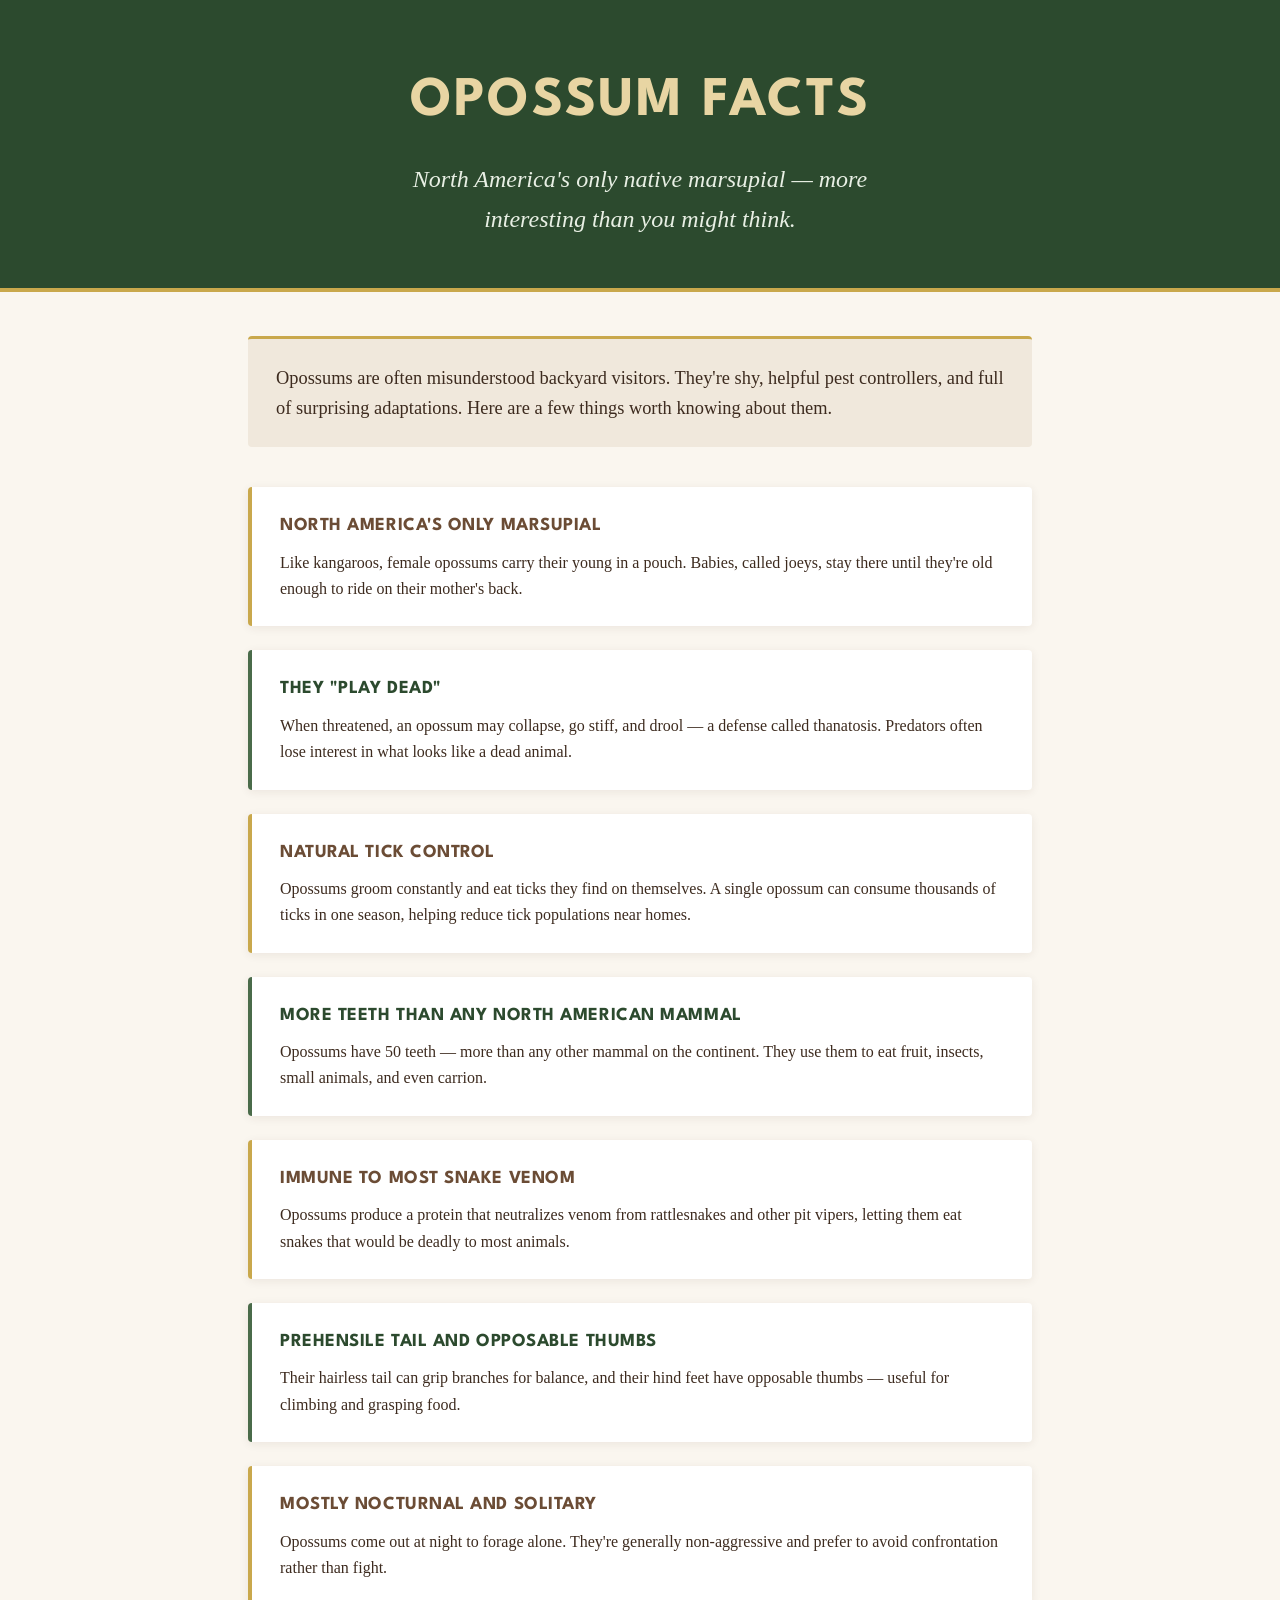
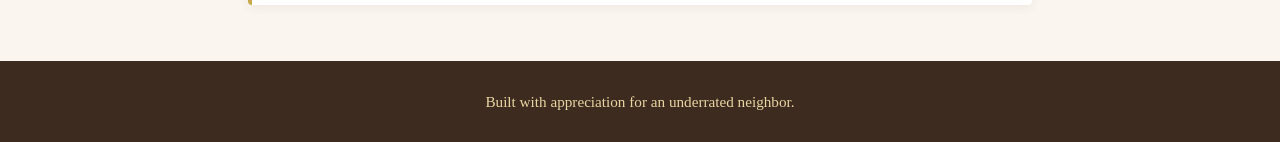
==== index.html @ 12f857d7 "Opossum website first draft" ====
<!DOCTYPE html>
<html lang="en">
<head>
  <meta charset="UTF-8">
  <meta name="viewport" content="width=device-width, initial-scale=1.0">
  <title>Opossum Facts</title>
  <link rel="preconnect" href="https://fonts.googleapis.com">
  <link rel="preconnect" href="https://fonts.gstatic.com" crossorigin>
  <link href="https://fonts.googleapis.com/css2?family=League+Spartan:wght@700&display=swap" rel="stylesheet">
  <style>
    *, *::before, *::after {
      box-sizing: border-box;
      margin: 0;
      padding: 0;
    }

    :root {
      --green-dark: #2c4a2e;
      --green-mid: #4a6b4a;
      --green-light: #e8efe4;
      --brown-dark: #3d2b1f;
      --brown-mid: #6b4c35;
      --brown-light: #f0e8dc;
      --gold: #c9a84c;
      --gold-light: #e8d5a3;
      --cream: #faf6ef;
    }

    body {
      font-family: Baskerville, "Baskerville Old Face", "Hoefler Text", Garamond, "Times New Roman", serif;
      font-weight: 400;
      background: var(--cream);
      color: var(--brown-dark);
      line-height: 1.65;
      min-height: 100vh;
    }

    h1, h2, .facts strong {
      font-family: "League Spartan", sans-serif;
      font-weight: 700;
    }

    header {
      background: var(--green-dark);
      color: var(--cream);
      text-align: center;
      padding: 3.5rem 1.5rem 3rem;
      border-bottom: 4px solid var(--gold);
    }

    header h1 {
      font-size: clamp(2.25rem, 6vw, 3.5rem);
      letter-spacing: 0.04em;
      text-transform: uppercase;
      color: var(--gold-light);
      margin-bottom: 0.75rem;
    }

    header p {
      font-size: 1.5rem;
      font-style: italic;
      max-width: 34rem;
      margin: 0 auto;
      color: var(--green-light);
    }

    main {
      max-width: 52rem;
      margin: 0 auto;
      padding: 2.75rem 1.5rem 3.5rem;
    }

    .intro {
      font-size: 1.15rem;
      margin-bottom: 2.5rem;
      padding: 1.5rem 1.75rem;
      background: var(--brown-light);
      border-radius: 4px;
      border-top: 3px solid var(--gold);
    }

    .facts {
      list-style: none;
      display: grid;
      gap: 1.5rem;
    }

    .facts li {
      background: #fff;
      border-radius: 4px;
      padding: 1.5rem 1.75rem;
      box-shadow: 0 2px 10px rgba(61, 43, 31, 0.08);
      border-left: 4px solid var(--green-mid);
    }

    .facts li:nth-child(odd) {
      border-left-color: var(--gold);
    }

    .facts li strong {
      display: block;
      font-size: 1.15rem;
      letter-spacing: 0.03em;
      text-transform: uppercase;
      color: var(--green-dark);
      margin-bottom: 0.5rem;
    }

    .facts li:nth-child(odd) strong {
      color: var(--brown-mid);
    }

    footer {
      text-align: center;
      padding: 1.75rem 1.5rem;
      font-size: 0.95rem;
      color: var(--gold-light);
      background: var(--brown-dark);
    }
  </style>
</head>
<body>
  <header>
    <h1>Opossum Facts</h1>
    <p>North America's only native marsupial — more interesting than you might think.</p>
  </header>

  <main>
    <p class="intro">
      Opossums are often misunderstood backyard visitors. They're shy, helpful
      pest controllers, and full of surprising adaptations. Here are a few
      things worth knowing about them.
    </p>

    <ul class="facts">
      <li>
        <strong>North America's only marsupial</strong>
        Like kangaroos, female opossums carry their young in a pouch. Babies,
        called joeys, stay there until they're old enough to ride on their
        mother's back.
      </li>
      <li>
        <strong>They "play dead"</strong>
        When threatened, an opossum may collapse, go stiff, and drool — a
        defense called thanatosis. Predators often lose interest in what looks
        like a dead animal.
      </li>
      <li>
        <strong>Natural tick control</strong>
        Opossums groom constantly and eat ticks they find on themselves. A
        single opossum can consume thousands of ticks in one season, helping
        reduce tick populations near homes.
      </li>
      <li>
        <strong>More teeth than any North American mammal</strong>
        Opossums have 50 teeth — more than any other mammal on the continent.
        They use them to eat fruit, insects, small animals, and even carrion.
      </li>
      <li>
        <strong>Immune to most snake venom</strong>
        Opossums produce a protein that neutralizes venom from rattlesnakes
        and other pit vipers, letting them eat snakes that would be deadly
        to most animals.
      </li>
      <li>
        <strong>Prehensile tail and opposable thumbs</strong>
        Their hairless tail can grip branches for balance, and their hind feet
        have opposable thumbs — useful for climbing and grasping food.
      </li>
      <li>
        <strong>Mostly nocturnal and solitary</strong>
        Opossums come out at night to forage alone. They're generally
        non-aggressive and prefer to avoid confrontation rather than fight.
      </li>
    </ul>
  </main>

  <footer>
    <p>Built with appreciation for an underrated neighbor.</p>
  </footer>
</body>
</html>
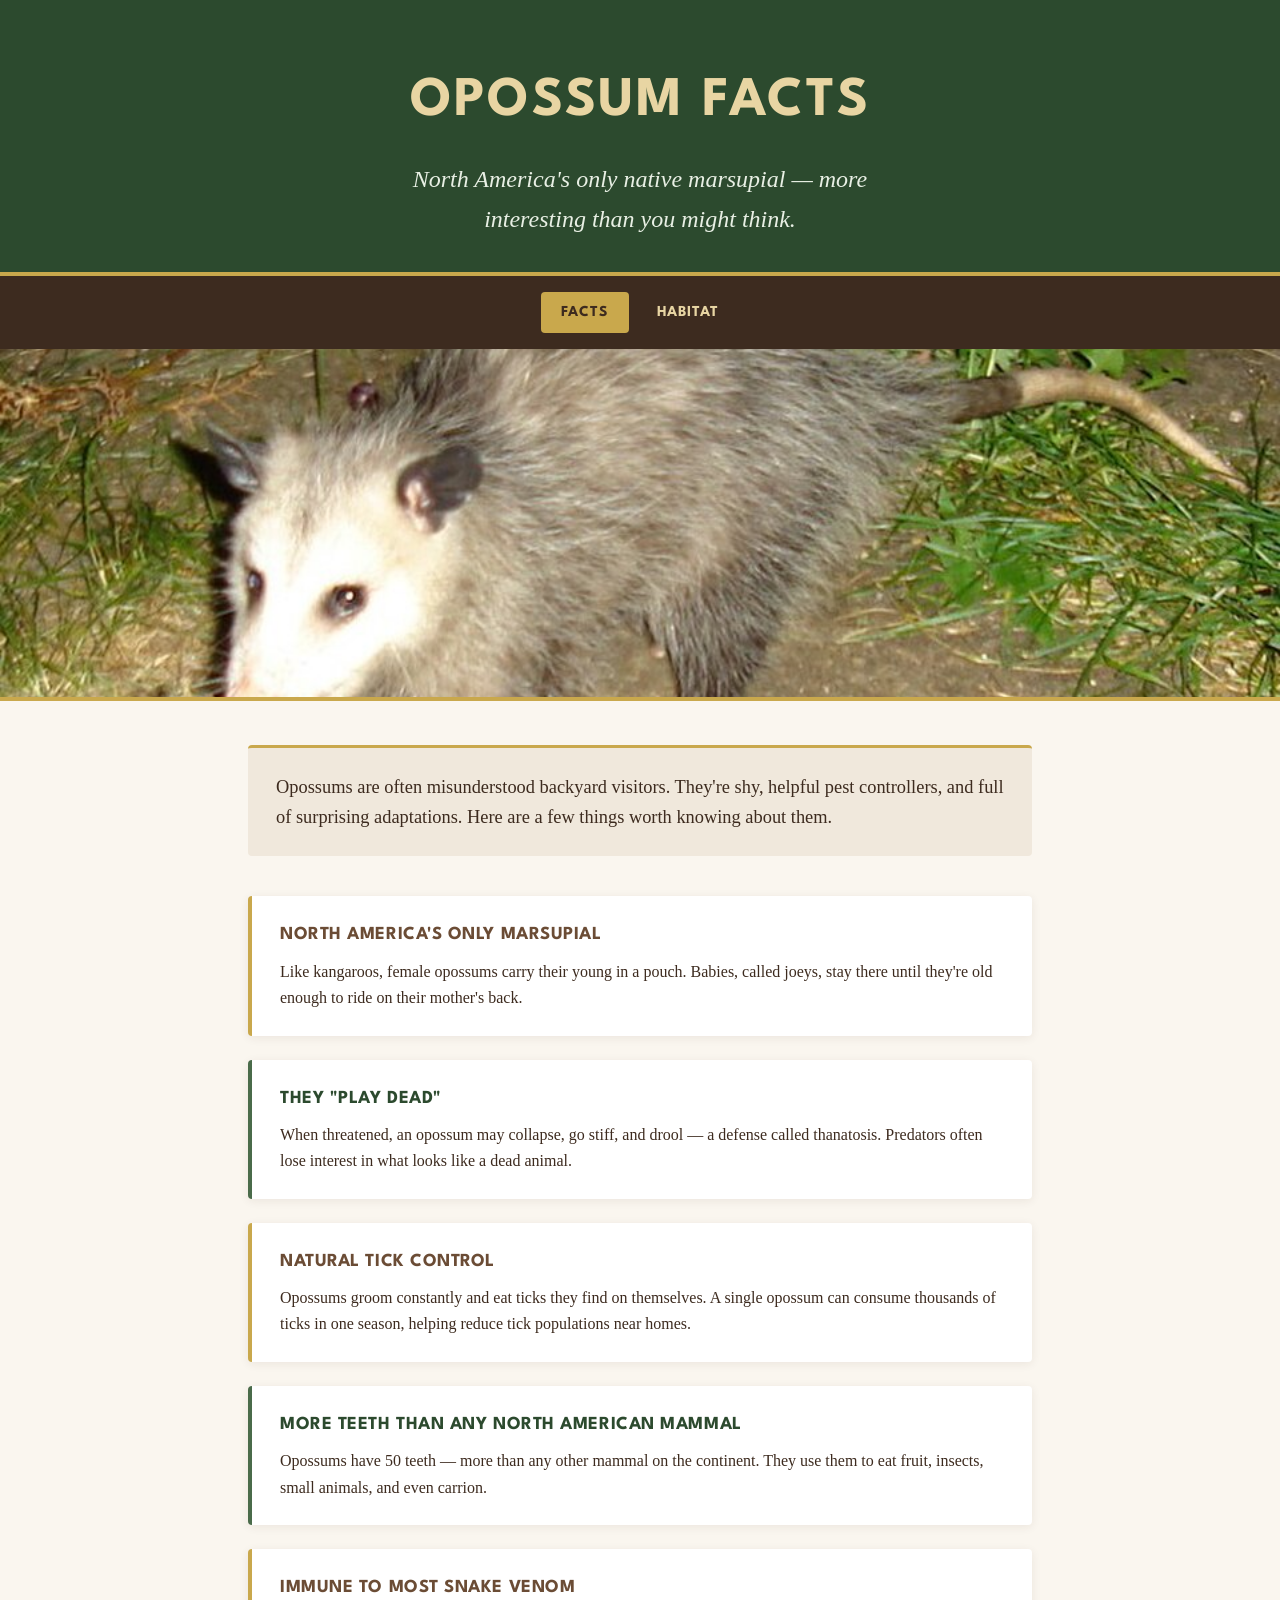
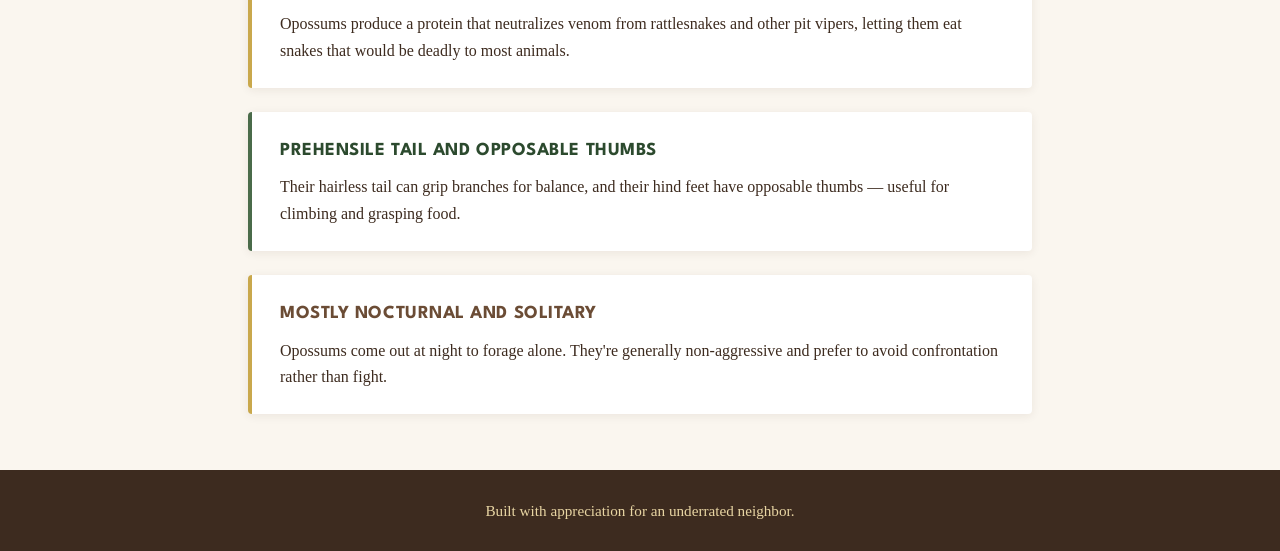
==== commit 2e5593d1: "Opossum website third draft" ====
--- a/index.html
+++ b/index.html
@@ -3,127 +3,26 @@
 <head>
   <meta charset="UTF-8">
   <meta name="viewport" content="width=device-width, initial-scale=1.0">
-  <title>Opossum Facts</title>
+  <title>Opossum Facts!</title>
   <link rel="preconnect" href="https://fonts.googleapis.com">
   <link rel="preconnect" href="https://fonts.gstatic.com" crossorigin>
   <link href="https://fonts.googleapis.com/css2?family=League+Spartan:wght@700&display=swap" rel="stylesheet">
-  <style>
-    *, *::before, *::after {
-      box-sizing: border-box;
-      margin: 0;
-      padding: 0;
-    }
-
-    :root {
-      --green-dark: #2c4a2e;
-      --green-mid: #4a6b4a;
-      --green-light: #e8efe4;
-      --brown-dark: #3d2b1f;
-      --brown-mid: #6b4c35;
-      --brown-light: #f0e8dc;
-      --gold: #c9a84c;
-      --gold-light: #e8d5a3;
-      --cream: #faf6ef;
-    }
-
-    body {
-      font-family: Baskerville, "Baskerville Old Face", "Hoefler Text", Garamond, "Times New Roman", serif;
-      font-weight: 400;
-      background: var(--cream);
-      color: var(--brown-dark);
-      line-height: 1.65;
-      min-height: 100vh;
-    }
-
-    h1, h2, .facts strong {
-      font-family: "League Spartan", sans-serif;
-      font-weight: 700;
-    }
-
-    header {
-      background: var(--green-dark);
-      color: var(--cream);
-      text-align: center;
-      padding: 3.5rem 1.5rem 3rem;
-      border-bottom: 4px solid var(--gold);
-    }
-
-    header h1 {
-      font-size: clamp(2.25rem, 6vw, 3.5rem);
-      letter-spacing: 0.04em;
-      text-transform: uppercase;
-      color: var(--gold-light);
-      margin-bottom: 0.75rem;
-    }
-
-    header p {
-      font-size: 1.5rem;
-      font-style: italic;
-      max-width: 34rem;
-      margin: 0 auto;
-      color: var(--green-light);
-    }
-
-    main {
-      max-width: 52rem;
-      margin: 0 auto;
-      padding: 2.75rem 1.5rem 3.5rem;
-    }
-
-    .intro {
-      font-size: 1.15rem;
-      margin-bottom: 2.5rem;
-      padding: 1.5rem 1.75rem;
-      background: var(--brown-light);
-      border-radius: 4px;
-      border-top: 3px solid var(--gold);
-    }
-
-    .facts {
-      list-style: none;
-      display: grid;
-      gap: 1.5rem;
-    }
-
-    .facts li {
-      background: #fff;
-      border-radius: 4px;
-      padding: 1.5rem 1.75rem;
-      box-shadow: 0 2px 10px rgba(61, 43, 31, 0.08);
-      border-left: 4px solid var(--green-mid);
-    }
-
-    .facts li:nth-child(odd) {
-      border-left-color: var(--gold);
-    }
-
-    .facts li strong {
-      display: block;
-      font-size: 1.15rem;
-      letter-spacing: 0.03em;
-      text-transform: uppercase;
-      color: var(--green-dark);
-      margin-bottom: 0.5rem;
-    }
-
-    .facts li:nth-child(odd) strong {
-      color: var(--brown-mid);
-    }
-
-    footer {
-      text-align: center;
-      padding: 1.75rem 1.5rem;
-      font-size: 0.95rem;
-      color: var(--gold-light);
-      background: var(--brown-dark);
-    }
-  </style>
+  <link rel="stylesheet" href="styles.css">
 </head>
 <body>
   <header>
     <h1>Opossum Facts</h1>
     <p>North America's only native marsupial — more interesting than you might think.</p>
   </header>
+
+  <nav class="site-nav">
+    <a href="index.html" class="active">Facts</a>
+    <a href="habitat.html">Habitat</a>
+  </nav>
+
+  <div class="hero-image">
+    <img src="images/hero-opossum.jpg" alt="Virginia opossum with purple grapes">
+  </div>
 
   <main>
     <p class="intro">
--- a/styles.css
+++ b/styles.css
@@ -0,0 +1,154 @@
+*, *::before, *::after {
+  box-sizing: border-box;
+  margin: 0;
+  padding: 0;
+}
+
+:root {
+  --green-dark: #2c4a2e;
+  --green-mid: #4a6b4a;
+  --green-light: #e8efe4;
+  --brown-dark: #3d2b1f;
+  --brown-mid: #6b4c35;
+  --brown-light: #f0e8dc;
+  --gold: #c9a84c;
+  --gold-light: #e8d5a3;
+  --cream: #faf6ef;
+}
+
+body {
+  font-family: Baskerville, "Baskerville Old Face", "Hoefler Text", Garamond, "Times New Roman", serif;
+  font-weight: 400;
+  background: var(--cream);
+  color: var(--brown-dark);
+  line-height: 1.65;
+  min-height: 100vh;
+}
+
+h1, .facts strong {
+  font-family: "League Spartan", sans-serif;
+  font-weight: 700;
+}
+
+header {
+  background: var(--green-dark);
+  color: var(--cream);
+  text-align: center;
+  padding: 3.5rem 1.5rem 2rem;
+  border-bottom: 4px solid var(--gold);
+}
+
+header h1 {
+  font-size: clamp(2.25rem, 6vw, 3.5rem);
+  letter-spacing: 0.04em;
+  text-transform: uppercase;
+  color: var(--gold-light);
+  margin-bottom: 0.75rem;
+}
+
+header p {
+  font-size: 1.5rem;
+  font-style: italic;
+  max-width: 34rem;
+  margin: 0 auto;
+  color: var(--green-light);
+}
+
+.site-nav {
+  display: flex;
+  justify-content: center;
+  gap: 0.5rem;
+  padding: 1rem 1.5rem;
+  background: var(--brown-dark);
+}
+
+.site-nav a {
+  font-family: "League Spartan", sans-serif;
+  font-weight: 700;
+  font-size: 0.95rem;
+  letter-spacing: 0.06em;
+  text-transform: uppercase;
+  text-decoration: none;
+  color: var(--gold-light);
+  padding: 0.5rem 1.25rem;
+  border-radius: 4px;
+  transition: background 0.2s, color 0.2s;
+}
+
+.site-nav a:hover {
+  background: rgba(255, 255, 255, 0.1);
+}
+
+.site-nav a.active {
+  background: var(--gold);
+  color: var(--brown-dark);
+}
+
+.hero-image {
+  width: 100%;
+  max-height: 22rem;
+  overflow: hidden;
+  border-bottom: 4px solid var(--gold);
+}
+
+.hero-image img {
+  width: 100%;
+  height: 22rem;
+  object-fit: cover;
+  object-position: center 40%;
+  display: block;
+}
+
+main {
+  max-width: 52rem;
+  margin: 0 auto;
+  padding: 2.75rem 1.5rem 3.5rem;
+}
+
+.intro {
+  font-size: 1.15rem;
+  margin-bottom: 2.5rem;
+  padding: 1.5rem 1.75rem;
+  background: var(--brown-light);
+  border-radius: 4px;
+  border-top: 3px solid var(--gold);
+}
+
+.facts {
+  list-style: none;
+  display: grid;
+  gap: 1.5rem;
+}
+
+.facts li {
+  background: #fff;
+  border-radius: 4px;
+  padding: 1.5rem 1.75rem;
+  box-shadow: 0 2px 10px rgba(61, 43, 31, 0.08);
+  border-left: 4px solid var(--green-mid);
+}
+
+.facts li:nth-child(odd) {
+  border-left-color: var(--gold);
+}
+
+.facts li strong {
+  display: block;
+  font-size: 1.15rem;
+  letter-spacing: 0.03em;
+  text-transform: uppercase;
+  color: var(--green-dark);
+  margin-bottom: 0.5rem;
+}
+
+.facts li:nth-child(odd) strong {
+  color: var(--brown-mid);
+}
+
+footer {
+  text-align: center;
+  padding: 1.75rem 1.5rem;
+  font-size: 0.95rem;
+  color: var(--gold-light);
+  background: var(--brown-dark);
+}
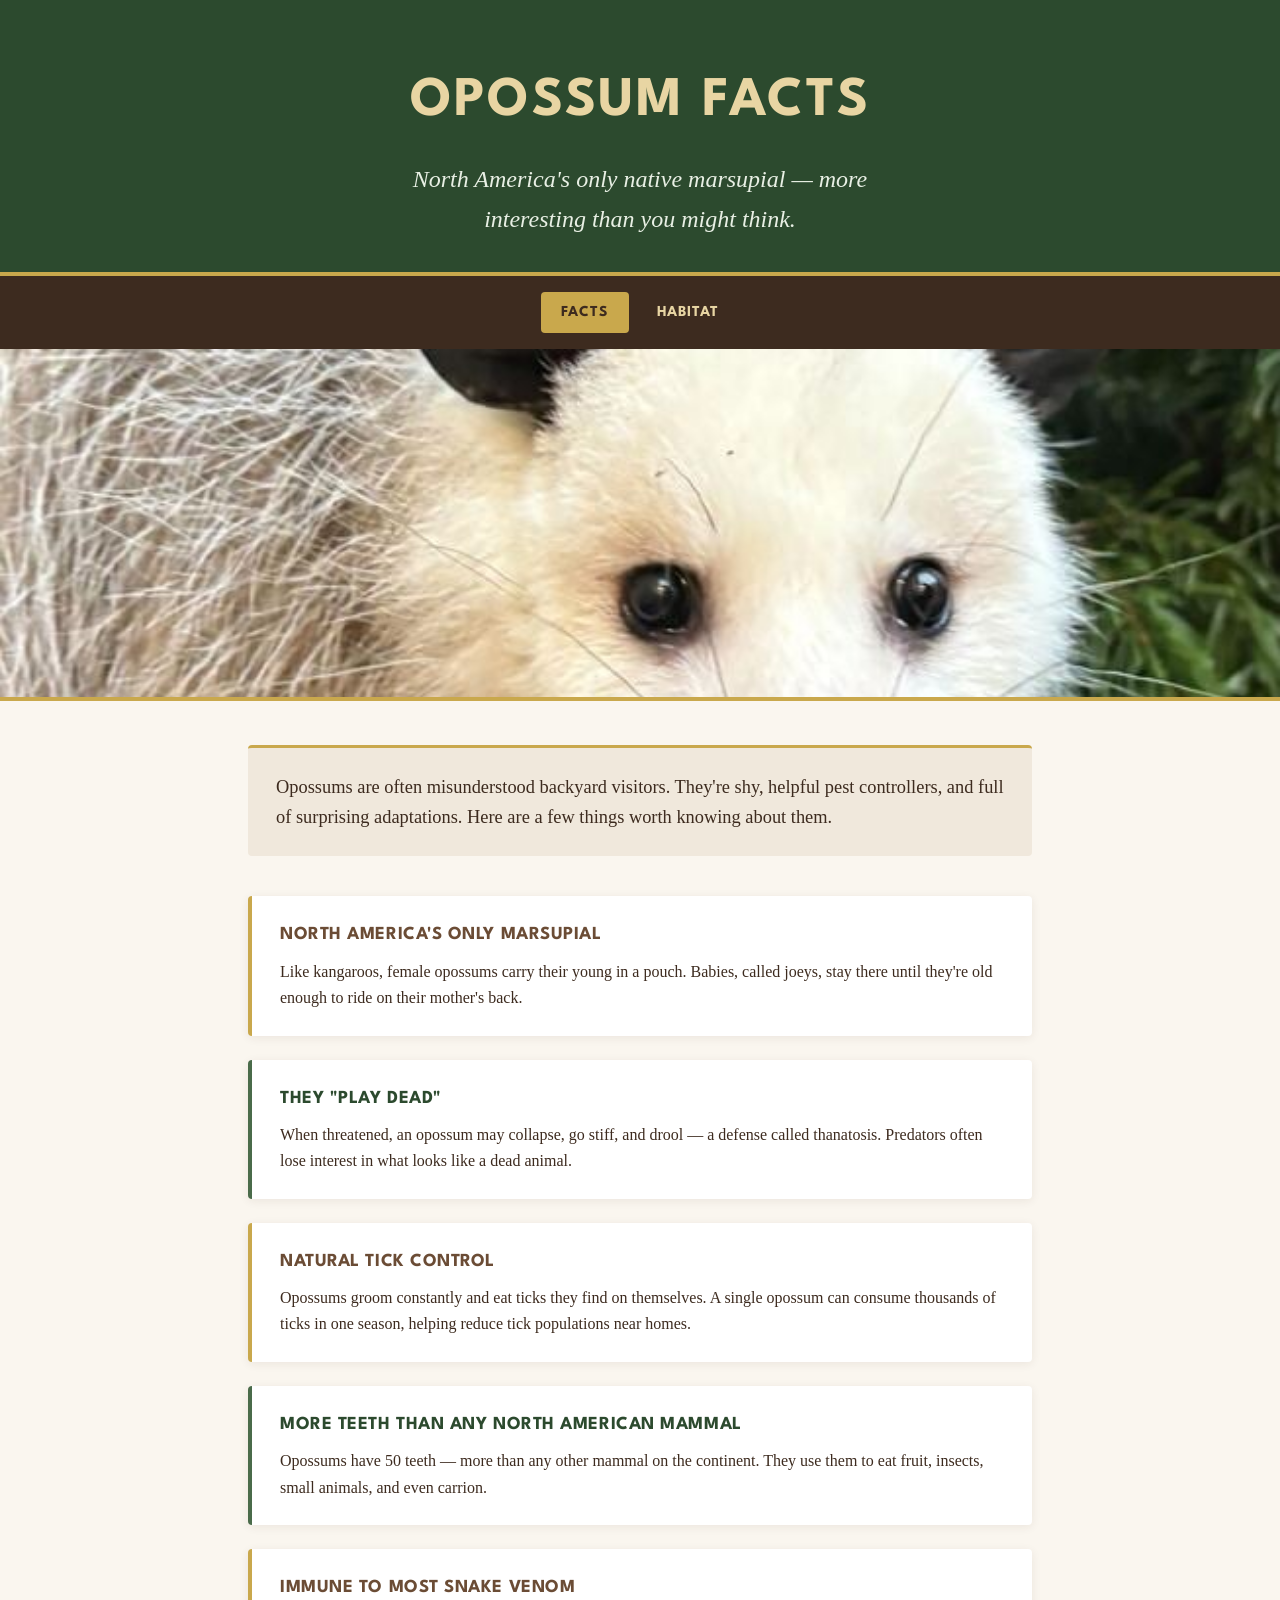
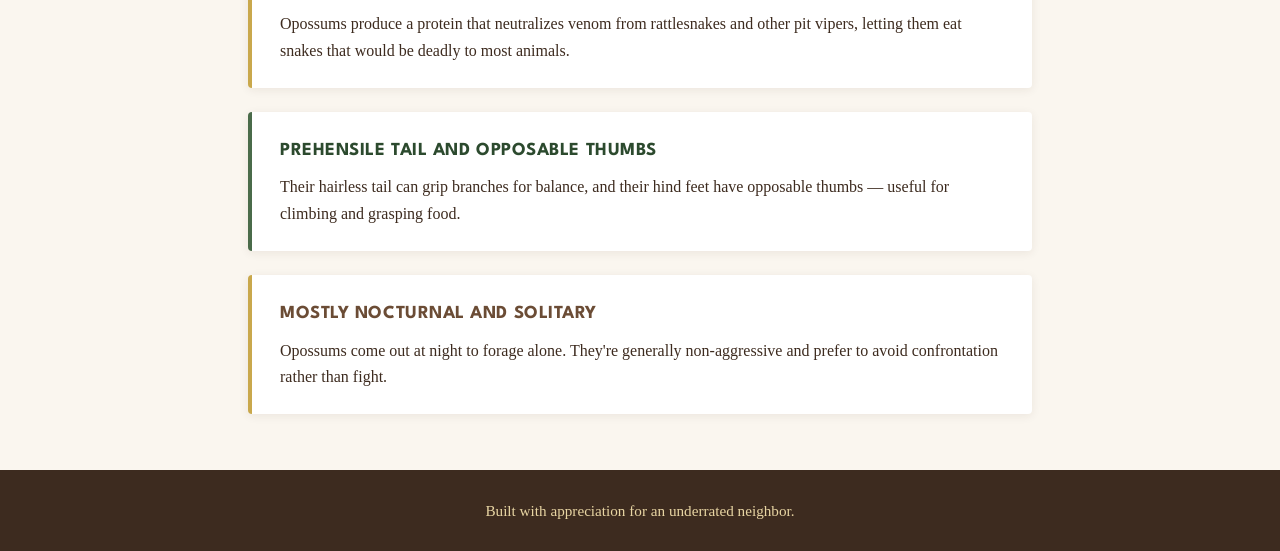
==== commit e3184595: "changed hero image" ====
--- a/index.html
+++ b/index.html
@@ -21,7 +21,7 @@
   </nav>
 
   <div class="hero-image">
-    <img src="images/hero-opossum.jpg" alt="Virginia opossum with purple grapes">
+    <img src="images/image01.jpg" alt="Virginia opossum with purple grapes">
   </div>
 
   <main>
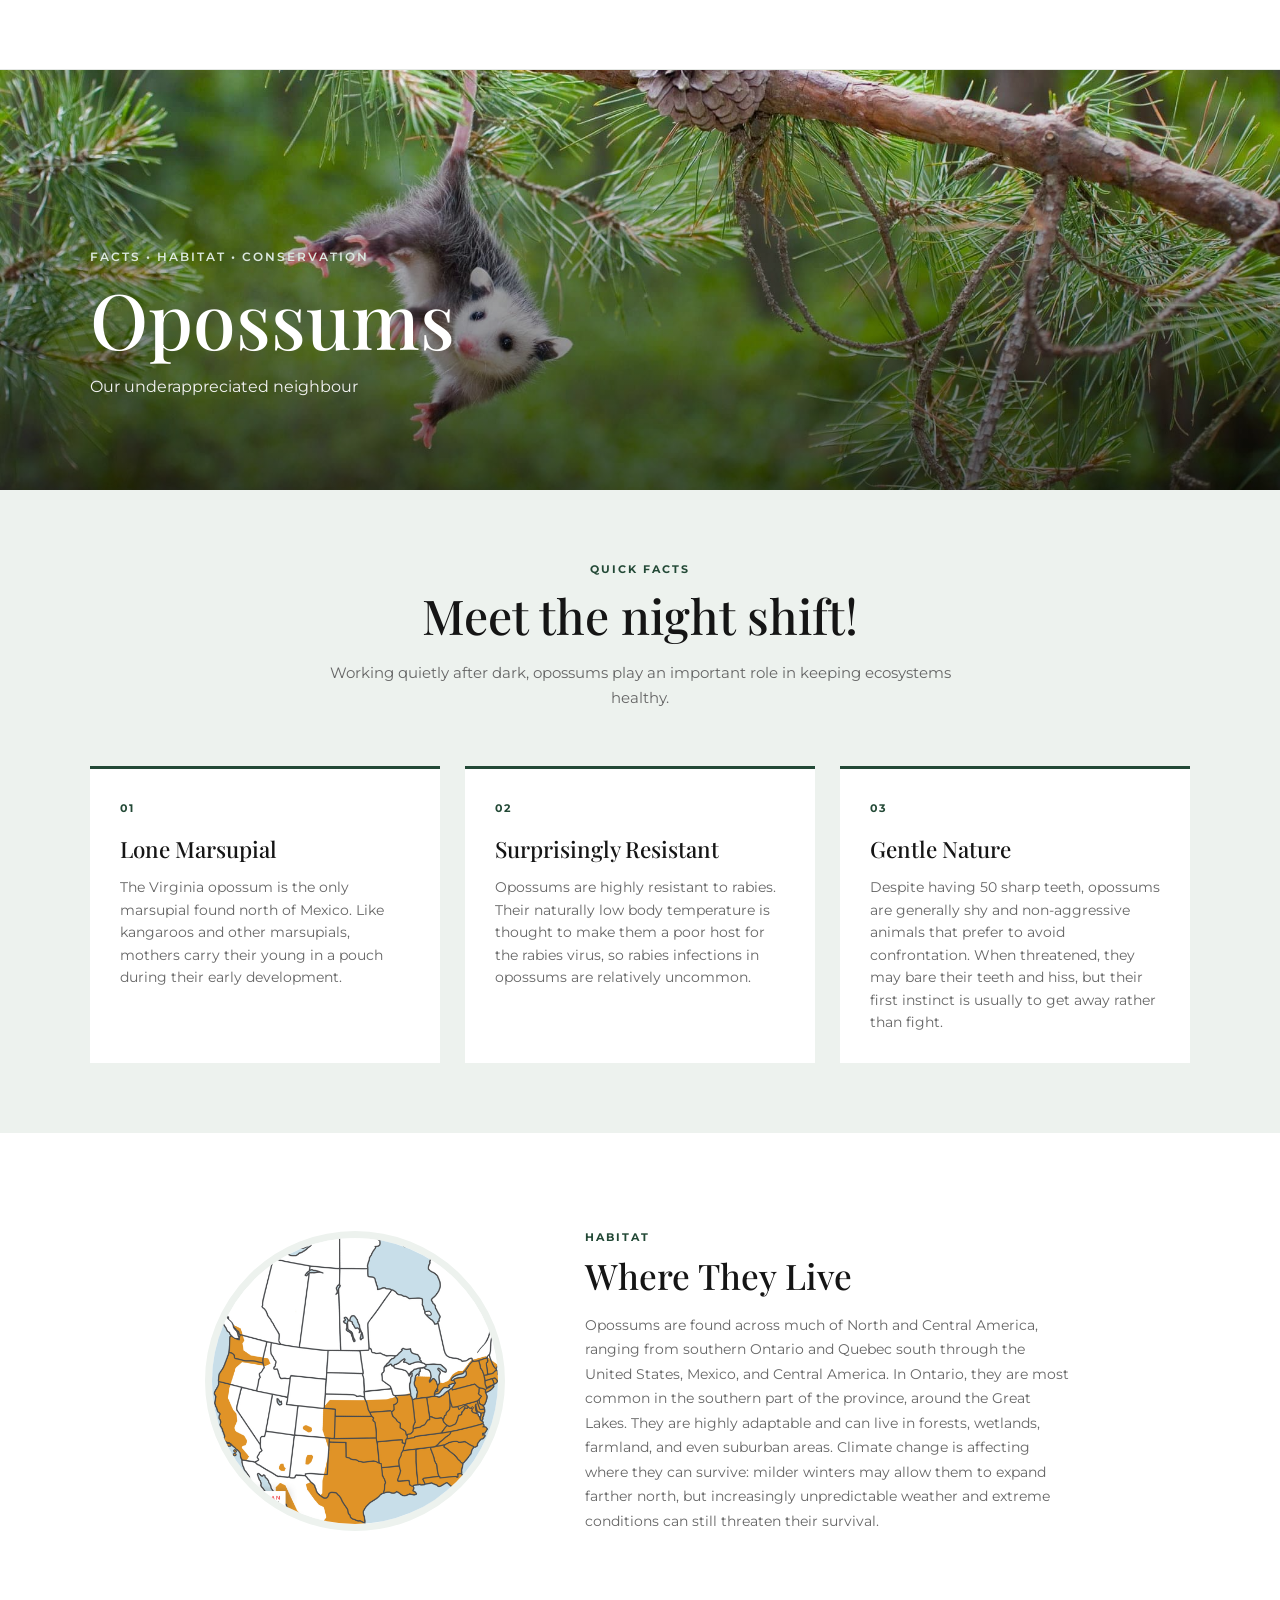
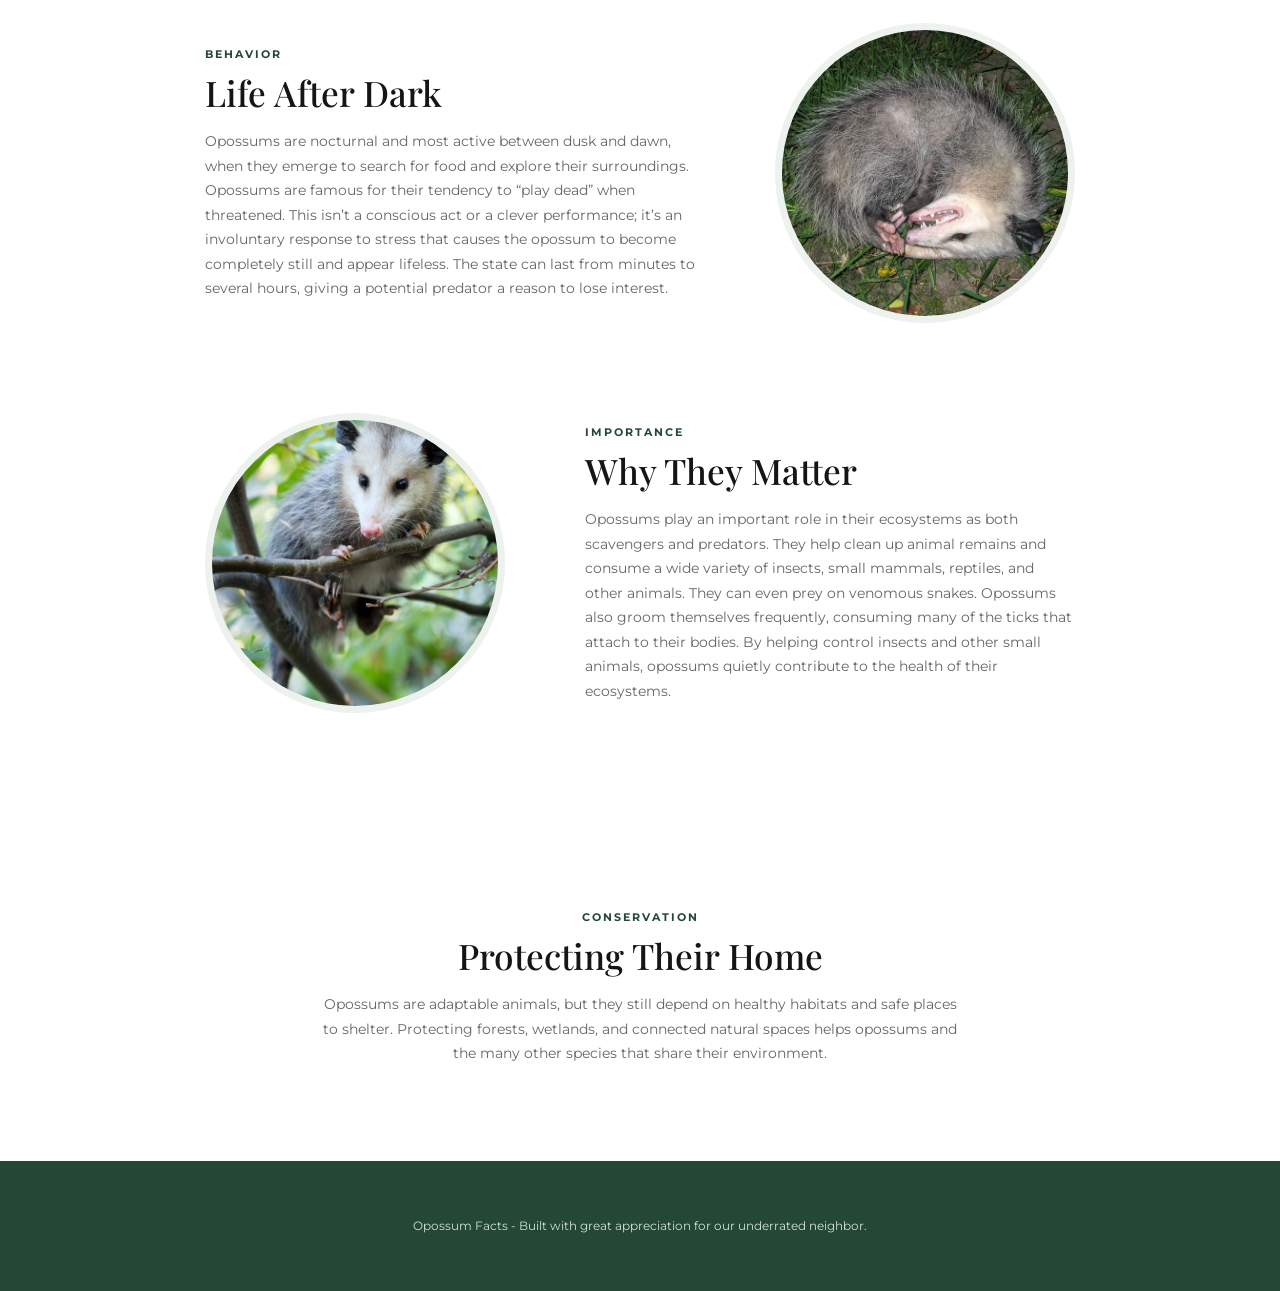
==== commit b620e3e3: "total design change" ====
--- a/index.html
+++ b/index.html
@@ -3,79 +3,827 @@
 <head>
   <meta charset="UTF-8">
   <meta name="viewport" content="width=device-width, initial-scale=1.0">
-  <title>Opossum Facts!</title>
+
+  <title>Opossums</title>
+
+  <!-- Google Fonts -->
   <link rel="preconnect" href="https://fonts.googleapis.com">
   <link rel="preconnect" href="https://fonts.gstatic.com" crossorigin>
-  <link href="https://fonts.googleapis.com/css2?family=League+Spartan:wght@700&display=swap" rel="stylesheet">
-  <link rel="stylesheet" href="styles.css">
+
+  <link
+    href="https://fonts.googleapis.com/css2?family=Montserrat:wght@400;500;600;700&family=Playfair+Display:wght@500;600&display=swap"
+    rel="stylesheet"
+  >
+
+  <style>
+
+    /* ================================
+       COLORS
+    ================================= */
+
+    :root {
+      --white: #ffffff;
+      --black: #151515;
+      --forest: #234936;
+      --light-green: #edf2ee;
+      --gray: #666666;
+      --border: #e4e7e4;
+    }
+
+
+    /* ================================
+       RESET
+    ================================= */
+
+    * {
+      margin: 0;
+      padding: 0;
+      box-sizing: border-box;
+    }
+
+    html {
+      scroll-behavior: smooth;
+    }
+
+    body {
+      background: var(--white);
+      color: var(--black);
+
+      font-family: "Montserrat", sans-serif;
+
+      line-height: 1.7;
+    }
+
+    img {
+      display: block;
+      width: 100%;
+    }
+
+
+    /* ================================
+       NAVIGATION
+    ================================= */
+
+    nav {
+      height: 70px;
+
+      display: flex;
+      align-items: center;
+      justify-content: space-between;
+
+      padding: 0 7%;
+
+      background: white;
+
+      border-bottom: 1px solid var(--border);
+    }
+
+    .logo {
+      font-family: "Playfair Display", serif;
+
+      font-size: 1.35rem;
+
+      color: var(--forest);
+    }
+
+    .nav-links {
+      display: flex;
+      gap: 28px;
+
+      list-style: none;
+    }
+
+    .nav-links a {
+      color: var(--black);
+
+      font-size: 0.75rem;
+      font-weight: 600;
+
+      letter-spacing: 1px;
+      text-transform: uppercase;
+
+      transition: color 0.25s ease;
+    }
+
+    .nav-links a:hover {
+      color: var(--forest);
+    }
+
+
+    /* ================================
+       HERO
+    ================================= */
+
+    .hero {
+      height: 420px;
+
+      position: relative;
+
+      display: flex;
+      align-items: flex-end;
+
+      padding: 7%;
+      
+      background:
+        linear-gradient(
+          to top,
+          rgba(0,0,0,0.60),
+          rgba(0,0,0,0.05)
+        ),
+        url("images/hero-opossum.jpg");
+
+      background-size: cover;
+      background-position: center;
+    }
+
+    .hero-content {
+      color: white;
+
+      max-width: 650px;
+    }
+
+    .hero-label {
+      font-size: 0.75rem;
+
+      font-weight: 600;
+
+      letter-spacing: 2px;
+
+      text-transform: uppercase;
+
+      margin-bottom: 10px;
+
+      color: #dce8df;
+    }
+
+    .hero h1 {
+      font-family: "Playfair Display", serif;
+
+      font-size: clamp(3.2rem, 6vw, 5.5rem);
+
+      font-weight: 500;
+
+      line-height: 1.05;
+
+      margin-bottom: 15px;
+    }
+
+    .hero p {
+      font-size: 1rem;
+
+      max-width: 500px;
+
+      color: #f2f2f2;
+    }
+
+
+    /* ================================
+       GENERAL SECTION
+    ================================= */
+
+    section {
+      padding: 85px 7%;
+    }
+
+    .section-intro {
+      max-width: 650px;
+
+      margin: 0 auto 55px;
+
+      text-align: center;
+    }
+
+    .section-label {
+      color: var(--forest);
+
+      font-size: 0.7rem;
+
+      font-weight: 700;
+
+      letter-spacing: 2px;
+
+      text-transform: uppercase;
+
+      margin-bottom: 8px;
+    }
+
+    .section-title {
+      font-family: "Playfair Display", serif;
+
+      font-size: clamp(2rem, 4vw, 3rem);
+
+      font-weight: 500;
+
+      line-height: 1.2;
+
+      margin-bottom: 15px;
+    }
+
+    .section-intro p {
+      color: var(--gray);
+
+      font-size: 0.95rem;
+    }
+
+
+    /* ================================
+       FUN FACTS
+    ================================= */
+
+    .facts {
+      background: var(--light-green);
+
+      padding-top: 70px;
+      padding-bottom: 70px;
+    }
+
+    .facts-container {
+      max-width: 1100px;
+
+      margin: 0 auto;
+
+      display: grid;
+
+      grid-template-columns:
+        repeat(3, 1fr);
+
+      gap: 25px;
+    }
+
+    .fact {
+      background: white;
+
+      padding: 30px;
+
+      border-top: 3px solid var(--forest);
+    }
+
+    .fact-number {
+      color: var(--forest);
+
+      font-size: 0.7rem;
+
+      font-weight: 700;
+
+      letter-spacing: 2px;
+
+      margin-bottom: 12px;
+    }
+
+    .fact h3 {
+      font-family: "Playfair Display", serif;
+
+      font-size: 1.4rem;
+
+      font-weight: 500;
+
+      margin-bottom: 8px;
+    }
+
+    .fact p {
+      color: var(--gray);
+
+      font-size: 0.85rem;
+
+      line-height: 1.65;
+    }
+
+
+    /* ================================
+       INFORMATION SECTION
+    ================================= */
+
+    .information {
+      max-width: 1050px;
+
+      margin: auto;
+
+      padding-top: 95px;
+      padding-bottom: 30px;
+    }
+
+    .info-row {
+      display: grid;
+
+      grid-template-columns:
+        300px 1fr;
+
+      gap: 80px;
+
+      align-items: center;
+
+      margin-bottom: 90px;
+    }
+
+    /* Alternate the image */
+
+    .info-row.reverse {
+      grid-template-columns:
+        1fr 300px;
+    }
+
+    .info-row.reverse .circle-image {
+      order: 2;
+    }
+
+
+    /* ================================
+       CIRCLE IMAGES
+    ================================= */
+
+    .circle-image {
+      width: 300px;
+      height: 300px;
+
+      border-radius: 50%;
+
+      overflow: hidden;
+
+      border: 7px solid var(--light-green);
+    }
+
+    .circle-image img {
+      width: 100%;
+      height: 100%;
+
+      object-fit: cover;
+
+      transition: transform 0.5s ease;
+    }
+
+    .circle-image:hover img {
+      transform: scale(1.05);
+    }
+
+
+    /* ================================
+       INFORMATION TEXT
+    ================================= */
+
+    .info-number {
+      color: var(--forest);
+
+      font-size: 0.7rem;
+
+      font-weight: 700;
+
+      letter-spacing: 2px;
+
+      margin-bottom: 8px;
+    }
+
+    .info-text h2 {
+      font-family: "Playfair Display", serif;
+
+      font-size: 2.2rem;
+
+      font-weight: 500;
+
+      line-height: 1.2;
+
+      margin-bottom: 15px;
+    }
+
+    .info-text p {
+      color: var(--gray);
+
+      font-size: 0.9rem;
+
+      max-width: 580px;
+    }
+
+    /* ================================
+   CONSERVATION
+================================= */
+
+.conservation {
+  padding: 75px 7%;
+  background: #ffffff;
+  text-align: center;
+}
+
+.conservation-content {
+  max-width: 650px;
+  margin: 0 auto;
+}
+
+.conservation h2 {
+  font-family: "Playfair Display", serif;
+  font-size: 2.2rem;
+  font-weight: 500;
+  line-height: 1.2;
+  margin-bottom: 15px;
+}
+
+.conservation p {
+  color: var(--gray);
+  font-size: 0.9rem;
+  line-height: 1.7;
+}
+
+    /* ================================
+       FOOTER
+    ================================= */
+
+    footer {
+      margin-top: 20px;
+
+      padding: 55px 7%;
+
+      background: var(--forest);
+
+      color: white;
+
+      text-align: center;
+    }
+
+    footer h2 {
+      font-family: "Playfair Display", serif;
+
+      font-size: 1.8rem;
+
+      font-weight: 500;
+
+      margin-bottom: 8px;
+    }
+
+    footer p {
+      color: #d4dfd8;
+
+      font-size: 0.75rem;
+    }
+
+
+    /* ================================
+       MOBILE
+    ================================= */
+
+    @media (max-width: 750px) {
+
+      nav {
+        height: 65px;
+
+        padding: 0 5%;
+      }
+
+      .nav-links {
+        display: none;
+      }
+
+      .hero {
+        height: 520px;
+
+        padding: 8% 6%;
+      }
+
+      .hero h1 {
+        font-size: 3.2rem;
+      }
+
+      section {
+        padding: 65px 6%;
+      }
+
+      .facts {
+        padding-top: 60px;
+        padding-bottom: 60px;
+      }
+
+      .facts-container {
+        grid-template-columns: 1fr;
+
+        gap: 15px;
+      }
+
+      .information {
+        padding-top: 70px;
+      }
+
+      .info-row,
+      .info-row.reverse {
+        grid-template-columns: 1fr;
+
+        gap: 35px;
+
+        margin-bottom: 75px;
+
+        text-align: center;
+      }
+
+      .info-row.reverse .circle-image {
+        order: 0;
+      }
+
+      .circle-image {
+        width: 240px;
+        height: 240px;
+
+        margin: auto;
+      }
+
+      .info-text p {
+        margin: auto;
+      }
+
+      .info-text h2 {
+        font-size: 1.9rem;
+      }
+    }
+
+  </style>
 </head>
+
+
 <body>
-  <header>
-    <h1>Opossum Facts</h1>
-    <p>North America's only native marsupial — more interesting than you might think.</p>
+
+
+  <!-- ================================
+       NAVIGATION
+  ================================= -->
+
+  <nav>
+
+    <ul class="nav-links">
+
+
+
+    </ul>
+
+  </nav>
+
+
+  <!-- ================================
+       HERO
+  ================================= -->
+
+  <header class="hero">
+
+    <div class="hero-content">
+
+      <div class="hero-label">
+       Facts  • Habitat • Conservation
+      </div>
+
+      <h1>
+        Opossums
+      </h1>
+
+      <p>
+        <!-- ADD YOUR CATCHPHRASE HERE -->
+
+        Our underappreciated neighbour
+      </p>
+
+    </div>
+
   </header>
 
-  <nav class="site-nav">
-    <a href="index.html" class="active">Facts</a>
-    <a href="habitat.html">Habitat</a>
-  </nav>
-
-  <div class="hero-image">
-    <img src="images/image01.jpg" alt="Virginia opossum with purple grapes">
+
+  <!-- ================================
+       FUN FACTS
+  ================================= -->
+
+  <section class="facts" id="facts">
+
+    <div class="section-intro">
+
+      <div class="section-label">
+        Quick Facts
+      </div>
+
+      <h2 class="section-title">
+        Meet the night shift!
+      </h2>
+
+      <p>
+        <!-- Optional introductory sentence -->
+        Working quietly after dark, opossums play an important role in keeping ecosystems healthy.
+      </p>
+
+    </div>
+
+
+    <div class="facts-container">
+
+
+      <!-- FACT ONE -->
+
+      <article class="fact">
+
+        <div class="fact-number">
+          01
+        </div>
+
+        <h3>
+            Lone Marsupial
+        </h3>
+
+        <p>
+            The Virginia opossum is the only marsupial found north of Mexico. Like kangaroos and other marsupials, mothers carry their young in a pouch during their early development.
+        </p>
+
+      </article>
+
+
+      <!-- FACT TWO -->
+
+      <article class="fact">
+
+        <div class="fact-number">
+          02
+        </div>
+
+        <h3>
+            Surprisingly Resistant
+        </h3>
+
+        <p>
+            Opossums are highly resistant to rabies. Their naturally low body temperature is thought to make them a poor host for the rabies virus, so rabies infections in opossums are relatively uncommon. 
+        </p>
+
+      </article>
+
+
+      <!-- FACT THREE -->
+
+      <article class="fact">
+
+        <div class="fact-number">
+          03
+        </div>
+
+        <h3>
+          Gentle Nature
+        </h3>
+
+        <p>
+            Despite having 50 sharp teeth, opossums are generally shy and non-aggressive animals that prefer to avoid confrontation. When threatened, they may bare their teeth and hiss, but their first instinct is usually to get away rather than fight.        </p>
+
+      </article>
+
+    </div>
+
+  </section>
+
+
+  <!-- ================================
+       THREE INFORMATION SECTIONS
+  ================================= -->
+
+  <section class="information" id="information">
+
+
+    <!-- ============================
+         INFORMATION ONE
+    ============================= -->
+
+    <div class="info-row">
+
+      <div class="circle-image">
+
+        <img
+          src="images/habitat.jpg"
+          alt="Opossum habitat"
+        >
+
+      </div>
+
+      <div class="info-text">
+
+        <div class="info-number">
+          HABITAT
+        </div>
+
+        <h2>
+          Where They Live
+        </h2>
+
+        <p>
+          <!-- ADD YOUR INFORMATION HERE -->
+
+          Opossums are found across much of North and Central America, ranging from southern Ontario and Quebec south through the United States, Mexico, and Central America. In Ontario, they are most common in the southern part of the province, around the Great Lakes. They are highly adaptable and can live in forests, wetlands, farmland, and even suburban areas. Climate change is affecting where they can survive: milder winters may allow them to expand farther north, but increasingly unpredictable weather and extreme conditions can still threaten their survival. 
+        </p>
+
+      </div>
+
+    </div>
+
+
+    <!-- ============================
+         INFORMATION TWO
+    ============================= -->
+
+    <div class="info-row reverse">
+
+      <div class="circle-image">
+
+        <img
+          src="images/behavior.jpg"
+          alt="Opossum in its habitat"
+        >
+
+      </div>
+
+      <div class="info-text">
+
+        <div class="info-number">
+          BEHAVIOR
+        </div>
+
+        <h2>
+          Life After Dark
+        </h2>
+
+        <p>
+          <!-- ADD YOUR INFORMATION HERE -->
+
+          Opossums are nocturnal and most active between dusk and dawn, when they emerge to search for food and explore their surroundings. Opossums are famous for their tendency to “play dead” when threatened. This isn’t a conscious act or a clever performance; it’s an involuntary response to stress that causes the opossum to become completely still and appear lifeless. The state can last from minutes to several hours, giving a potential predator a reason to lose interest.
+
+        </p>
+
+      </div>
+
+    </div>
+
+
+    <!-- ============================
+         INFORMATION THREE
+    ============================= -->
+
+    <div class="info-row">
+
+      <div class="circle-image">
+
+        <img
+          src="images/opossum.jpg"
+          alt="Opossum"
+        >
+
+      </div>
+
+      <div class="info-text">
+
+        <div class="info-number">
+          IMPORTANCE
+        </div>
+
+        <h2>
+          Why They Matter
+        </h2>
+
+        <p>
+          <!-- ADD YOUR INFORMATION HERE -->
+
+          Opossums play an important role in their ecosystems as both scavengers and predators. They help clean up animal remains and consume a wide variety of insects, small mammals, reptiles, and other animals. They can even prey on venomous snakes. Opossums also groom themselves frequently, consuming many of the ticks that attach to their bodies. By helping control insects and other small animals, opossums quietly contribute to the health of their ecosystems. 
+        </p>
+
+      </div>
+
+    </div>
+
+
+  </section>
+
+<!-- ================================
+     CONSERVATION
+================================= -->
+
+<section class="conservation">
+
+  <div class="conservation-content">
+
+    <div class="section-label">
+      Conservation
+    </div>
+
+    <h2>
+      Protecting Their Home
+    </h2>
+
+    <p>
+      Opossums are adaptable animals, but they still depend
+      on healthy habitats and safe places to shelter.
+      Protecting forests, wetlands, and connected natural
+      spaces helps opossums and the many other species that
+      share their environment.
+    </p>
+
   </div>
 
-  <main>
-    <p class="intro">
-      Opossums are often misunderstood backyard visitors. They're shy, helpful
-      pest controllers, and full of surprising adaptations. Here are a few
-      things worth knowing about them.
+</section>
+
+  <!-- ================================
+       FOOTER
+  ================================= -->
+
+  <footer>
+
+    <p>
+        Opossum Facts - Built with great appreciation for our underrated neighbor.
     </p>
 
-    <ul class="facts">
-      <li>
-        <strong>North America's only marsupial</strong>
-        Like kangaroos, female opossums carry their young in a pouch. Babies,
-        called joeys, stay there until they're old enough to ride on their
-        mother's back.
-      </li>
-      <li>
-        <strong>They "play dead"</strong>
-        When threatened, an opossum may collapse, go stiff, and drool — a
-        defense called thanatosis. Predators often lose interest in what looks
-        like a dead animal.
-      </li>
-      <li>
-        <strong>Natural tick control</strong>
-        Opossums groom constantly and eat ticks they find on themselves. A
-        single opossum can consume thousands of ticks in one season, helping
-        reduce tick populations near homes.
-      </li>
-      <li>
-        <strong>More teeth than any North American mammal</strong>
-        Opossums have 50 teeth — more than any other mammal on the continent.
-        They use them to eat fruit, insects, small animals, and even carrion.
-      </li>
-      <li>
-        <strong>Immune to most snake venom</strong>
-        Opossums produce a protein that neutralizes venom from rattlesnakes
-        and other pit vipers, letting them eat snakes that would be deadly
-        to most animals.
-      </li>
-      <li>
-        <strong>Prehensile tail and opposable thumbs</strong>
-        Their hairless tail can grip branches for balance, and their hind feet
-        have opposable thumbs — useful for climbing and grasping food.
-      </li>
-      <li>
-        <strong>Mostly nocturnal and solitary</strong>
-        Opossums come out at night to forage alone. They're generally
-        non-aggressive and prefer to avoid confrontation rather than fight.
-      </li>
-    </ul>
-  </main>
-
-  <footer>
-    <p>Built with appreciation for an underrated neighbor.</p>
   </footer>
+
+
 </body>
-</html>
+</html>
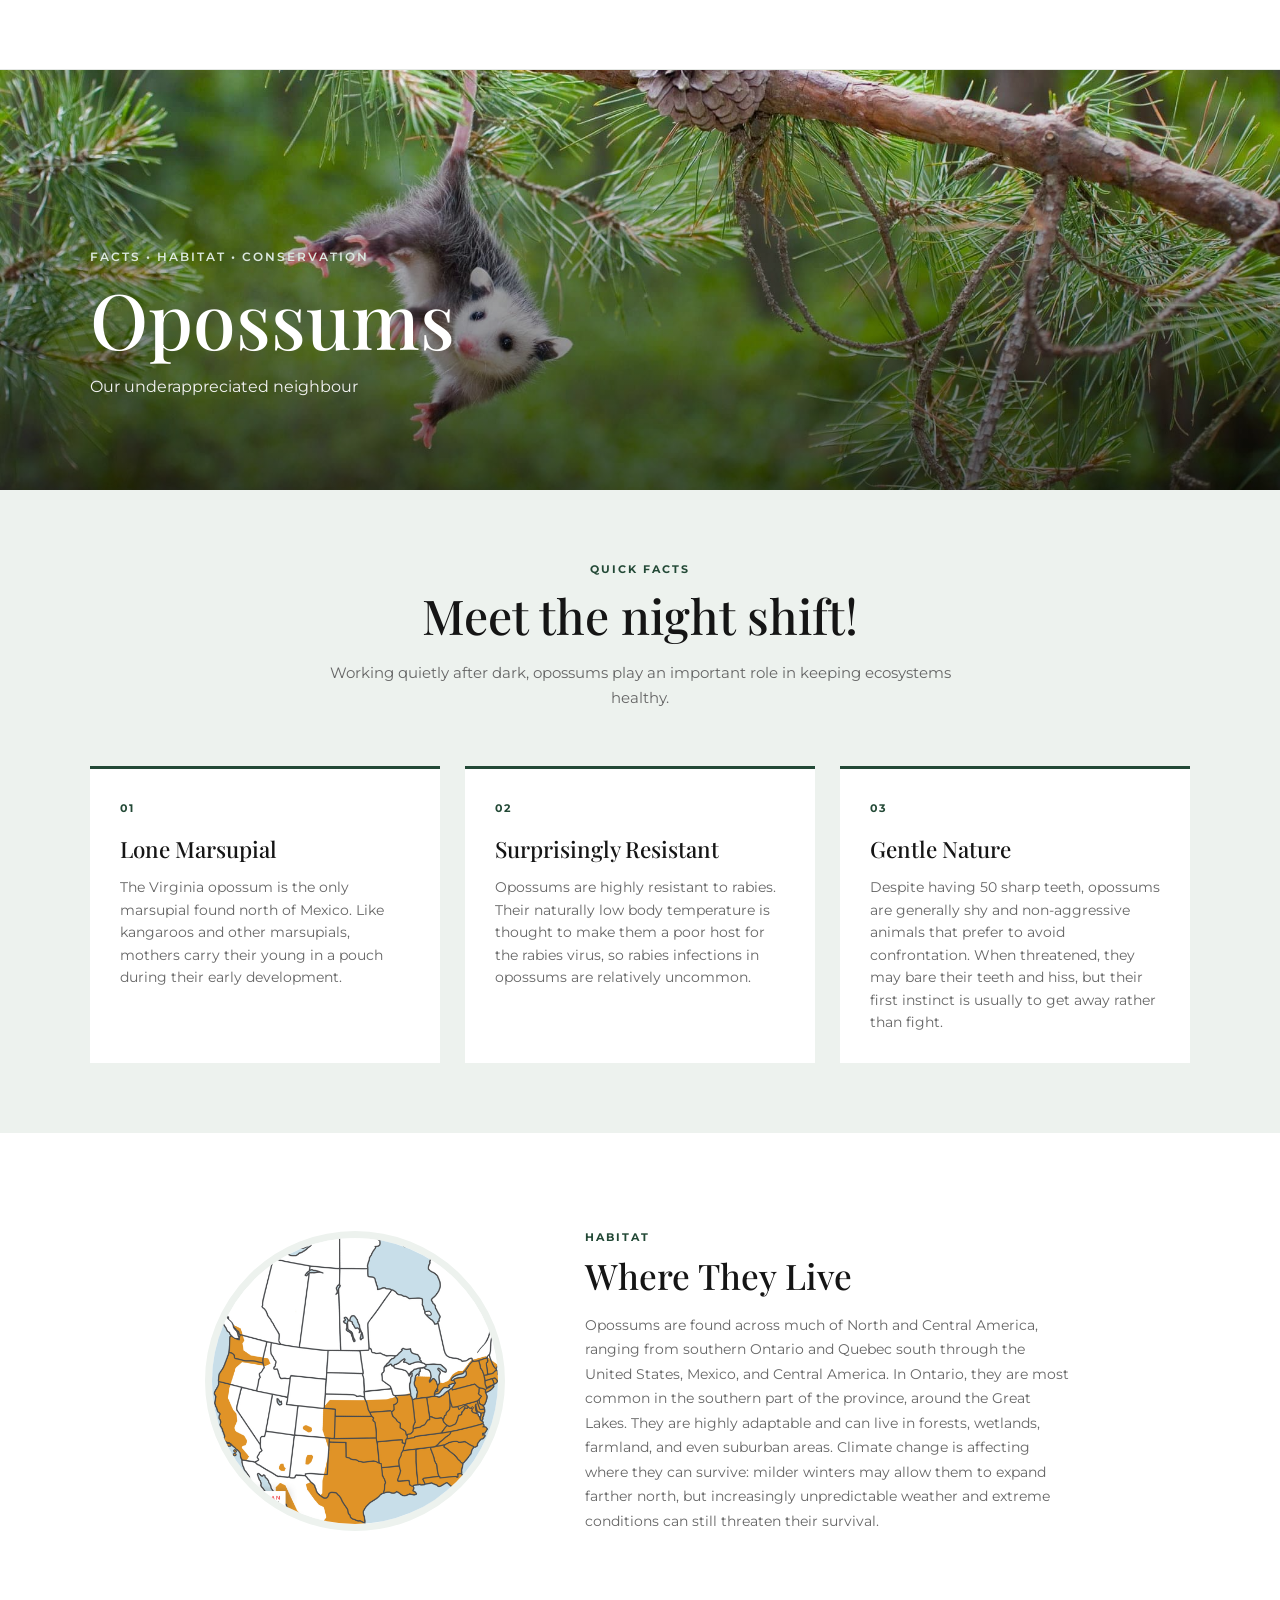
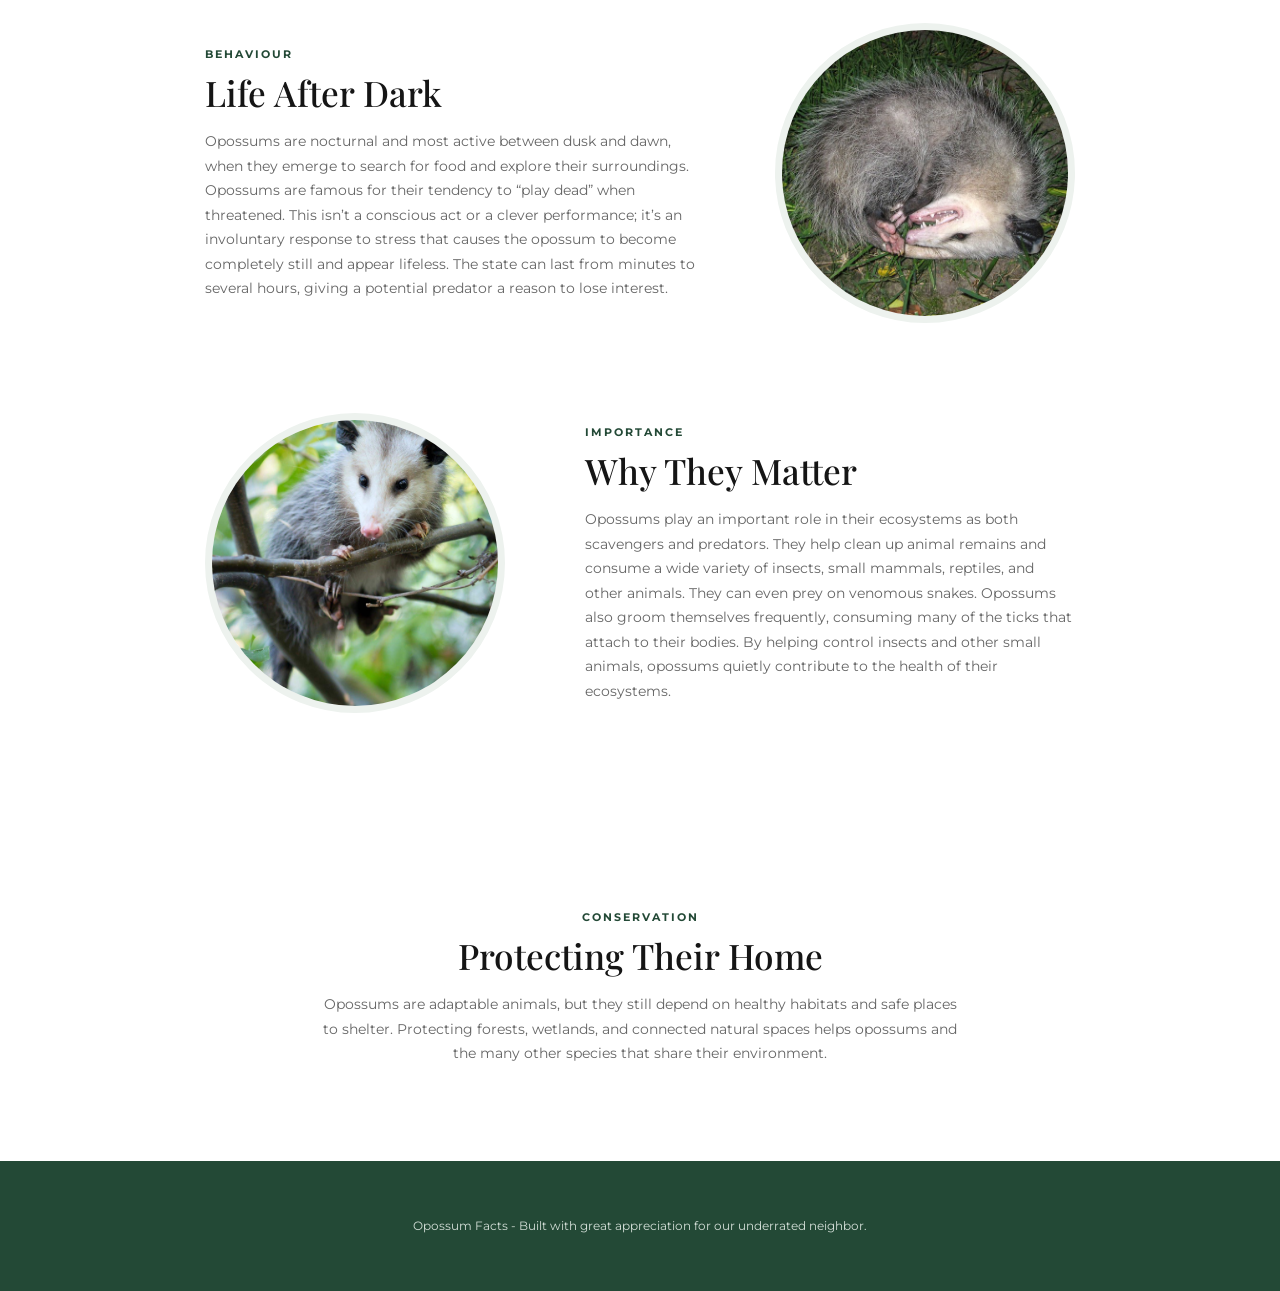
==== commit 6cb64345: "typo correction "behaviour"" ====
--- a/index.html
+++ b/index.html
@@ -727,7 +727,7 @@
       <div class="info-text">
 
         <div class="info-number">
-          BEHAVIOR
+          BEHAVIOUR
         </div>
 
         <h2>
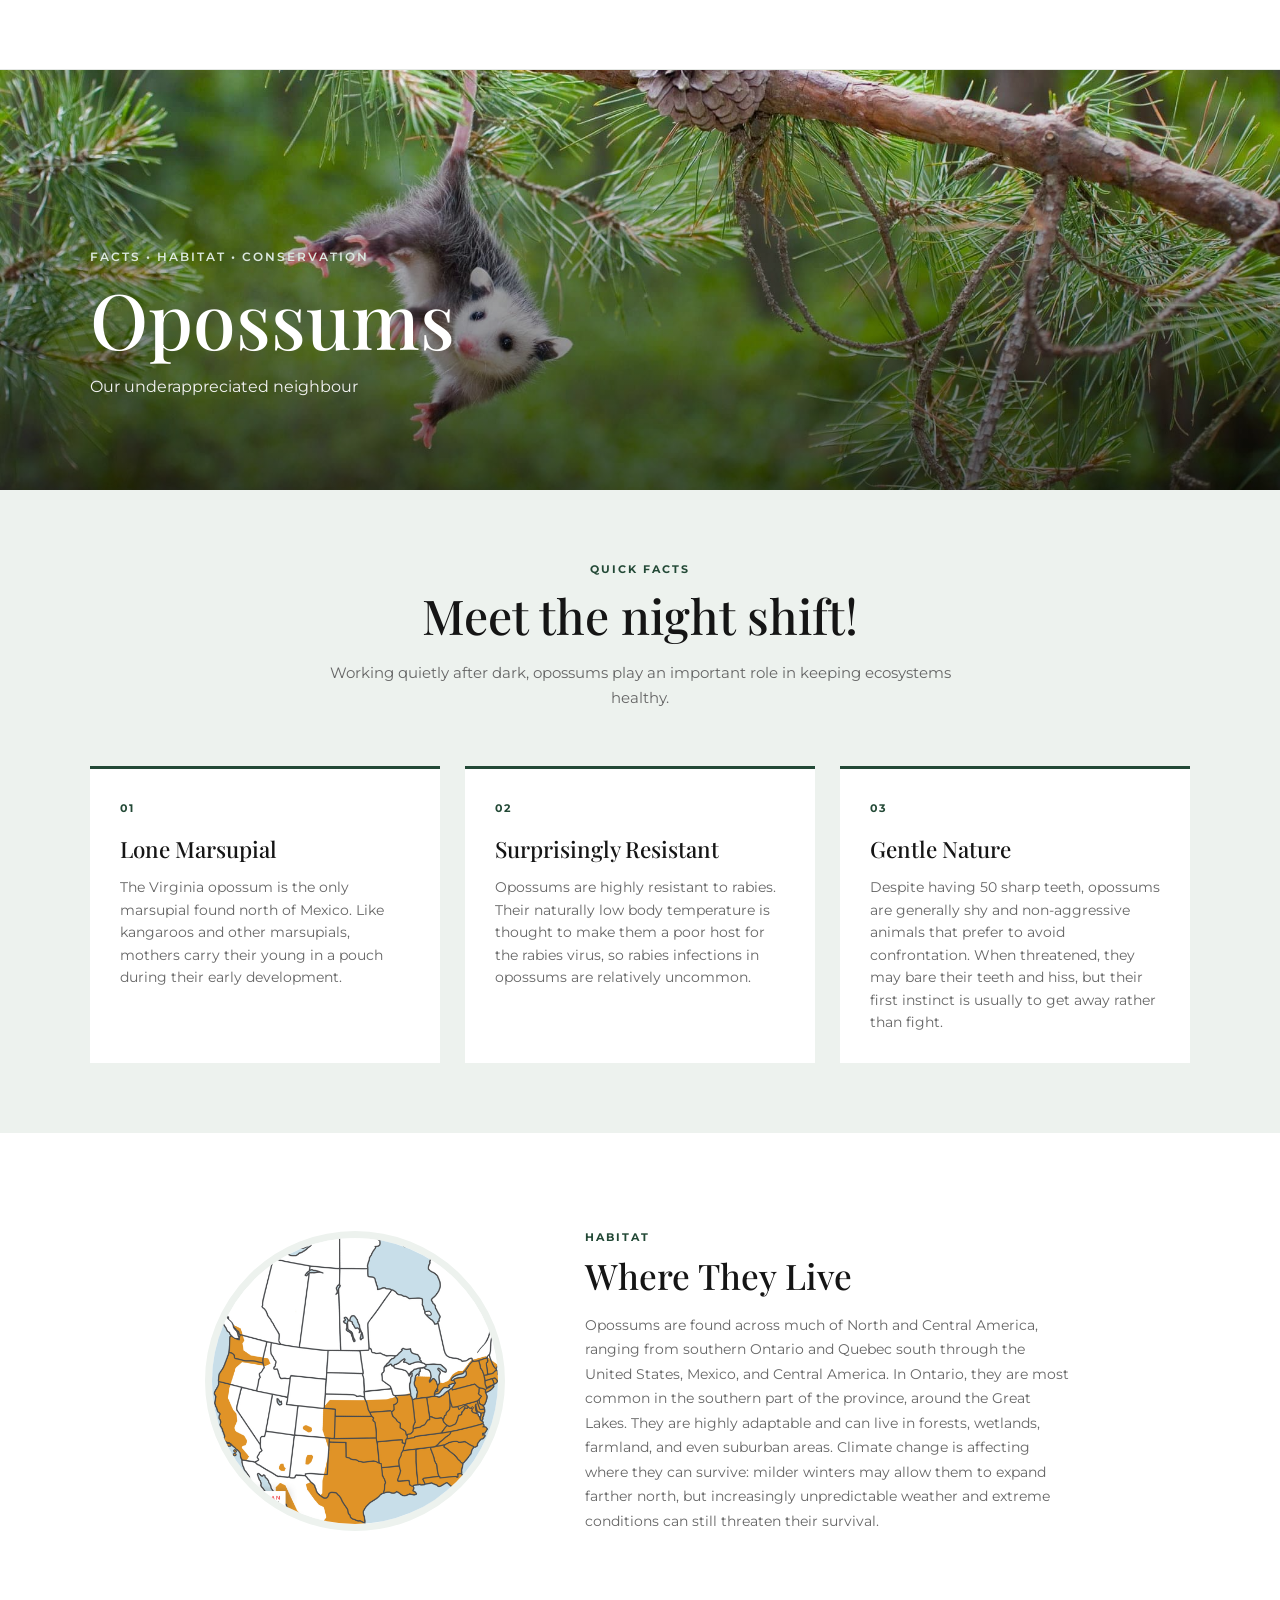
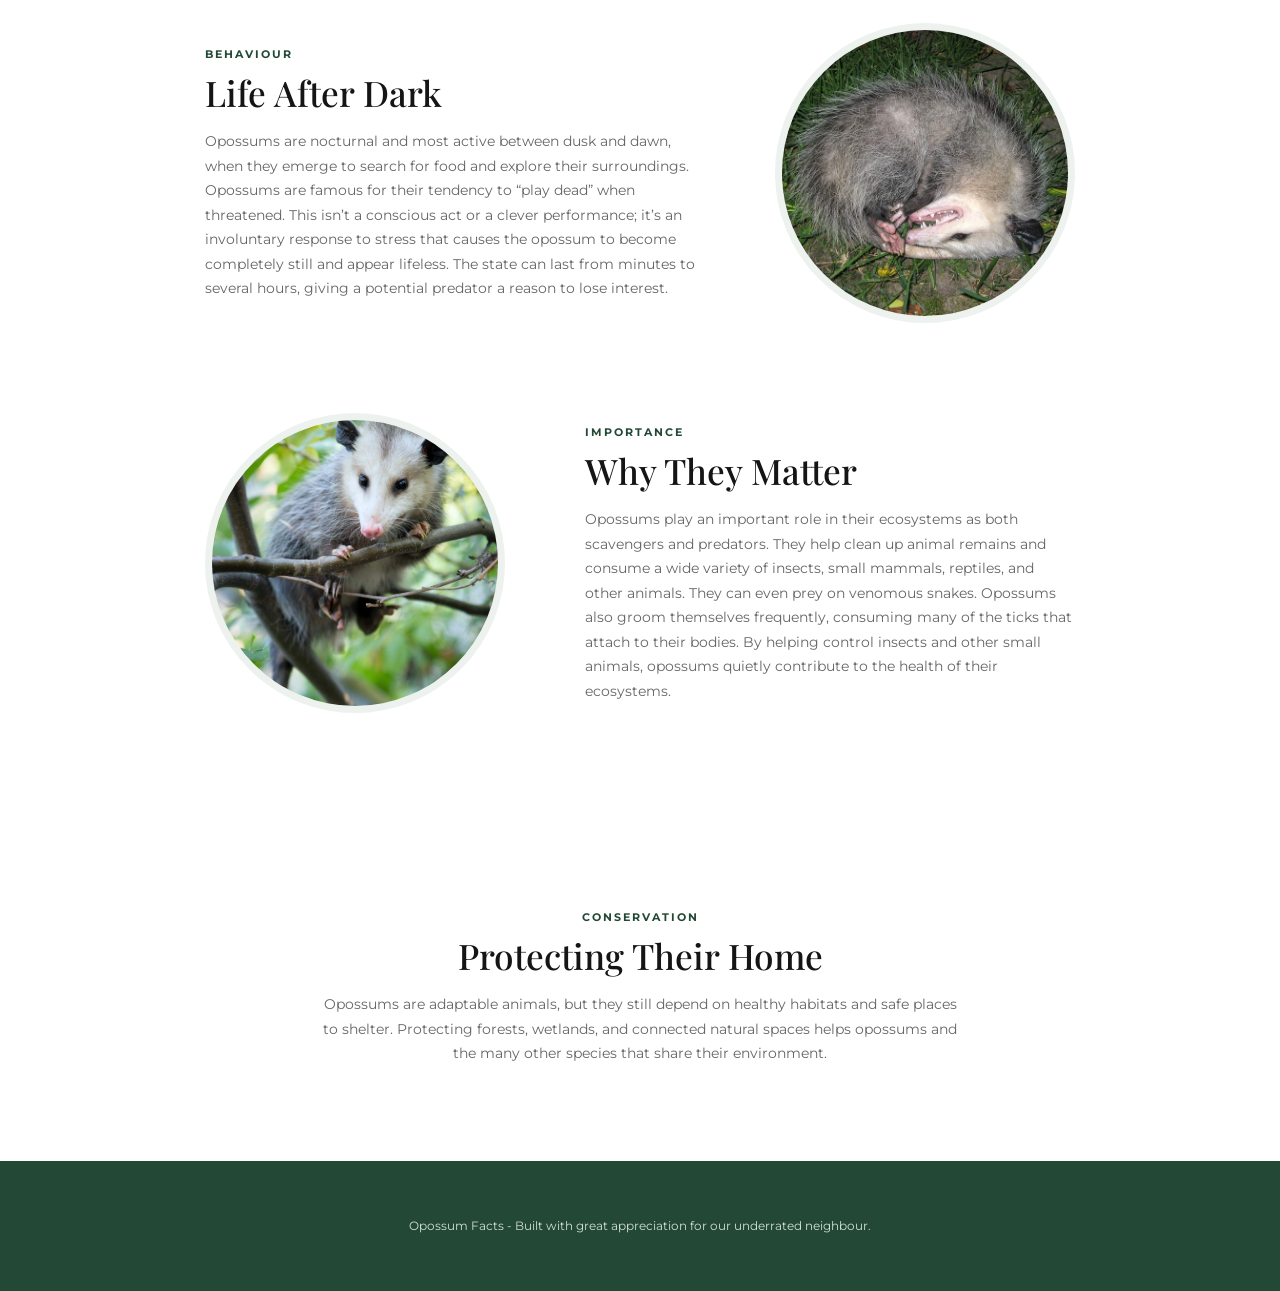
==== commit f40cff9a: "typo correction "neighbour"" ====
--- a/index.html
+++ b/index.html
@@ -819,7 +819,7 @@
   <footer>
 
     <p>
-        Opossum Facts - Built with great appreciation for our underrated neighbor.
+        Opossum Facts - Built with great appreciation for our underrated neighbour.
     </p>
 
   </footer>
